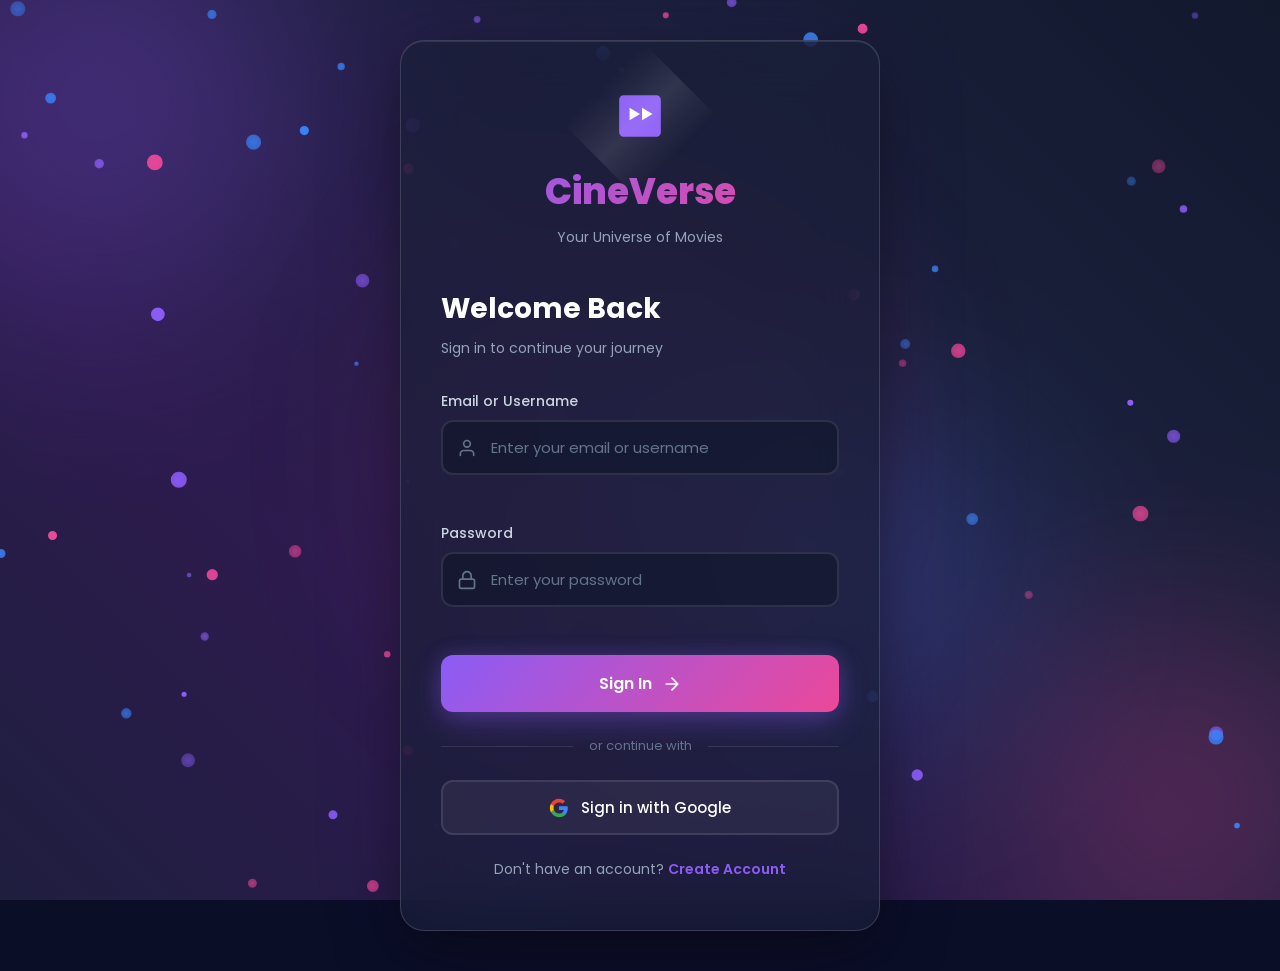
==== login.html @ 8c5de43e "feat: complete CineVerse movie recommendation platform" ====
<!DOCTYPE html>
<html lang="en">
<head>
    <meta charset="UTF-8">
    <meta name="viewport" content="width=device-width, initial-scale=1.0">
    <title>Login - CineVerse</title>
    <link rel="preconnect" href="https://fonts.googleapis.com">
    <link rel="preconnect" href="https://fonts.gstatic.com" crossorigin>
    <link href="https://fonts.googleapis.com/css2?family=Poppins:wght@300;400;500;600;700;800&display=swap" rel="stylesheet">
    <link rel="stylesheet" href="css/login.css">
</head>
<body>
    <!-- Animated Background -->
    <div class="bg-animation">
        <div class="gradient-bg"></div>
        <div class="gradient-orb orb-1"></div>
        <div class="gradient-orb orb-2"></div>
        <div class="gradient-orb orb-3"></div>
        <canvas id="particlesCanvas"></canvas>
    </div>
    
    <!-- Glow Effect Around Card -->
    <div class="card-glow"></div>

    <div class="login-wrapper">
        <div class="login-card">
            <!-- Logo Section -->
            <div class="logo-section">
                <div class="logo-icon">
                    <svg width="50" height="50" viewBox="0 0 24 24" fill="none" xmlns="http://www.w3.org/2000/svg">
                        <path d="M19.82 2H4.18C2.97602 2 2 2.97602 2 4.18V19.82C2 21.024 2.97602 22 4.18 22H19.82C21.024 22 22 21.024 22 19.82V4.18C22 2.97602 21.024 2 19.82 2Z" fill="url(#gradient1)"/>
                        <path d="M7 8L12 11L7 14V8Z" fill="white"/>
                        <path d="M13 8L18 11L13 14V8Z" fill="white"/>
                        <defs>
                            <linearGradient id="gradient1" x1="2" y1="2" x2="22" y2="22">
                                <stop offset="0%" stop-color="#8B5CF6"/>
                                <stop offset="100%" stop-color="#EC4899"/>
                            </linearGradient>
                        </defs>
                    </svg>
                </div>
                <h1 class="logo-text">CineVerse</h1>
                <p class="logo-tagline">Your Universe of Movies</p>
            </div>

            <!-- Login Form -->
            <form id="loginForm" class="auth-form active">
                <h2 class="form-title">Welcome Back</h2>
                <p class="form-subtitle">Sign in to continue your journey</p>

                <div class="input-group">
                    <label for="loginIdentifier">Email or Username</label>
                    <div class="input-wrapper">
                        <svg class="input-icon" width="20" height="20" viewBox="0 0 24 24" fill="none">
                            <path d="M20 21V19C20 17.9391 19.5786 16.9217 18.8284 16.1716C18.0783 15.4214 17.0609 15 16 15H8C6.93913 15 5.92172 15.4214 5.17157 16.1716C4.42143 16.9217 4 17.9391 4 19V21" stroke="currentColor" stroke-width="2" stroke-linecap="round" stroke-linejoin="round"/>
                            <path d="M12 11C14.2091 11 16 9.20914 16 7C16 4.79086 14.2091 3 12 3C9.79086 3 8 4.79086 8 7C8 9.20914 9.79086 11 12 11Z" stroke="currentColor" stroke-width="2" stroke-linecap="round" stroke-linejoin="round"/>
                        </svg>
                        <input type="text" id="loginIdentifier" placeholder="Enter your email or username" required>
                    </div>
                    <span class="error-msg" id="loginIdentifierError"></span>
                </div>

                <div class="input-group">
                    <label for="loginPassword">Password</label>
                    <div class="input-wrapper">
                        <svg class="input-icon" width="20" height="20" viewBox="0 0 24 24" fill="none">
                            <path d="M19 11H5C3.89543 11 3 11.8954 3 13V20C3 21.1046 3.89543 22 5 22H19C20.1046 22 21 21.1046 21 20V13C21 11.8954 20.1046 11 19 11Z" stroke="currentColor" stroke-width="2" stroke-linecap="round" stroke-linejoin="round"/>
                            <path d="M7 11V7C7 5.67392 7.52678 4.40215 8.46447 3.46447C9.40215 2.52678 10.6739 2 12 2C13.3261 2 14.5979 2.52678 15.5355 3.46447C16.4732 4.40215 17 5.67392 17 7V11" stroke="currentColor" stroke-width="2" stroke-linecap="round" stroke-linejoin="round"/>
                        </svg>
                        <input type="password" id="loginPassword" placeholder="Enter your password" required>
                    </div>
                    <span class="error-msg" id="loginPasswordError"></span>
                </div>

                <button type="submit" class="btn-primary">
                    <span>Sign In</span>
                    <svg width="20" height="20" viewBox="0 0 24 24" fill="none">
                        <path d="M5 12H19M19 12L12 5M19 12L12 19" stroke="currentColor" stroke-width="2" stroke-linecap="round" stroke-linejoin="round"/>
                    </svg>
                </button>

                <div class="divider">
                    <span>or continue with</span>
                </div>

                <button type="button" class="btn-google" id="googleLogin">
                    <svg width="20" height="20" viewBox="0 0 24 24">
                        <path fill="#4285F4" d="M22.56 12.25c0-.78-.07-1.53-.2-2.25H12v4.26h5.92c-.26 1.37-1.04 2.53-2.21 3.31v2.77h3.57c2.08-1.92 3.28-4.74 3.28-8.09z"/>
                        <path fill="#34A853" d="M12 23c2.97 0 5.46-.98 7.28-2.66l-3.57-2.77c-.98.66-2.23 1.06-3.71 1.06-2.86 0-5.29-1.93-6.16-4.53H2.18v2.84C3.99 20.53 7.7 23 12 23z"/>
                        <path fill="#FBBC05" d="M5.84 14.09c-.22-.66-.35-1.36-.35-2.09s.13-1.43.35-2.09V7.07H2.18C1.43 8.55 1 10.22 1 12s.43 3.45 1.18 4.93l2.85-2.22.81-.62z"/>
                        <path fill="#EA4335" d="M12 5.38c1.62 0 3.06.56 4.21 1.64l3.15-3.15C17.45 2.09 14.97 1 12 1 7.7 1 3.99 3.47 2.18 7.07l3.66 2.84c.87-2.6 3.3-4.53 6.16-4.53z"/>
                    </svg>
                    <span>Sign in with Google</span>
                </button>

                <p class="form-switch">
                    Don't have an account? <a href="#" id="showRegister">Create Account</a>
                </p>
            </form>

            <!-- Register Form -->
            <form id="registerForm" class="auth-form">
                <h2 class="form-title">Create Account</h2>
                <p class="form-subtitle">Join CineVerse today</p>

                <div class="input-group">
                    <label for="registerUsername">Username</label>
                    <div class="input-wrapper">
                        <svg class="input-icon" width="20" height="20" viewBox="0 0 24 24" fill="none">
                            <path d="M20 21V19C20 17.9391 19.5786 16.9217 18.8284 16.1716C18.0783 15.4214 17.0609 15 16 15H8C6.93913 15 5.92172 15.4214 5.17157 16.1716C4.42143 16.9217 4 17.9391 4 19V21" stroke="currentColor" stroke-width="2" stroke-linecap="round" stroke-linejoin="round"/>
                            <path d="M12 11C14.2091 11 16 9.20914 16 7C16 4.79086 14.2091 3 12 3C9.79086 3 8 4.79086 8 7C8 9.20914 9.79086 11 12 11Z" stroke="currentColor" stroke-width="2" stroke-linecap="round" stroke-linejoin="round"/>
                        </svg>
                        <input type="text" id="registerUsername" placeholder="Choose a username" required minlength="3">
                    </div>
                    <span class="error-msg" id="registerUsernameError"></span>
                </div>

                <div class="input-group">
                    <label for="registerEmail">Email Address</label>
                    <div class="input-wrapper">
                        <svg class="input-icon" width="20" height="20" viewBox="0 0 24 24" fill="none">
                            <path d="M4 4H20C21.1 4 22 4.9 22 6V18C22 19.1 21.1 20 20 20H4C2.9 20 2 19.1 2 18V6C2 4.9 2.9 4 4 4Z" stroke="currentColor" stroke-width="2" stroke-linecap="round" stroke-linejoin="round"/>
                            <path d="M22 6L12 13L2 6" stroke="currentColor" stroke-width="2" stroke-linecap="round" stroke-linejoin="round"/>
                        </svg>
                        <input type="email" id="registerEmail" placeholder="Enter your email" required>
                    </div>
                    <span class="error-msg" id="registerEmailError"></span>
                </div>

                <div class="input-group">
                    <label for="registerPassword">Password</label>
                    <div class="input-wrapper">
                        <svg class="input-icon" width="20" height="20" viewBox="0 0 24 24" fill="none">
                            <path d="M19 11H5C3.89543 11 3 11.8954 3 13V20C3 21.1046 3.89543 22 5 22H19C20.1046 22 21 21.1046 21 20V13C21 11.8954 20.1046 11 19 11Z" stroke="currentColor" stroke-width="2" stroke-linecap="round" stroke-linejoin="round"/>
                            <path d="M7 11V7C7 5.67392 7.52678 4.40215 8.46447 3.46447C9.40215 2.52678 10.6739 2 12 2C13.3261 2 14.5979 2.52678 15.5355 3.46447C16.4732 4.40215 17 5.67392 17 7V11" stroke="currentColor" stroke-width="2" stroke-linecap="round" stroke-linejoin="round"/>
                        </svg>
                        <input type="password" id="registerPassword" placeholder="Create a password (min 8 characters)" required minlength="8">
                    </div>
                    <span class="error-msg" id="registerPasswordError"></span>
                </div>

                <div class="input-group">
                    <label for="registerConfirmPassword">Confirm Password</label>
                    <div class="input-wrapper">
                        <svg class="input-icon" width="20" height="20" viewBox="0 0 24 24" fill="none">
                            <path d="M9 11L12 14L22 4" stroke="currentColor" stroke-width="2" stroke-linecap="round" stroke-linejoin="round"/>
                            <path d="M21 12V19C21 19.5304 20.7893 20.0391 20.4142 20.4142C20.0391 20.7893 19.5304 21 19 21H5C4.46957 21 3.96086 20.7893 3.58579 20.4142C3.21071 20.0391 3 19.5304 3 19V5C3 4.46957 3.21071 3.96086 3.58579 3.58579C3.96086 3.21071 4.46957 3 5 3H16" stroke="currentColor" stroke-width="2" stroke-linecap="round" stroke-linejoin="round"/>
                        </svg>
                        <input type="password" id="registerConfirmPassword" placeholder="Confirm your password" required>
                    </div>
                    <span class="error-msg" id="registerConfirmPasswordError"></span>
                </div>

                <button type="submit" class="btn-primary">
                    <span>Create Account</span>
                    <svg width="20" height="20" viewBox="0 0 24 24" fill="none">
                        <path d="M5 12H19M19 12L12 5M19 12L12 19" stroke="currentColor" stroke-width="2" stroke-linecap="round" stroke-linejoin="round"/>
                    </svg>
                </button>

                <div class="divider">
                    <span>or sign up with</span>
                </div>

                <button type="button" class="btn-google" id="googleSignup">
                    <svg width="20" height="20" viewBox="0 0 24 24">
                        <path fill="#4285F4" d="M22.56 12.25c0-.78-.07-1.53-.2-2.25H12v4.26h5.92c-.26 1.37-1.04 2.53-2.21 3.31v2.77h3.57c2.08-1.92 3.28-4.74 3.28-8.09z"/>
                        <path fill="#34A853" d="M12 23c2.97 0 5.46-.98 7.28-2.66l-3.57-2.77c-.98.66-2.23 1.06-3.71 1.06-2.86 0-5.29-1.93-6.16-4.53H2.18v2.84C3.99 20.53 7.7 23 12 23z"/>
                        <path fill="#FBBC05" d="M5.84 14.09c-.22-.66-.35-1.36-.35-2.09s.13-1.43.35-2.09V7.07H2.18C1.43 8.55 1 10.22 1 12s.43 3.45 1.18 4.93l2.85-2.22.81-.62z"/>
                        <path fill="#EA4335" d="M12 5.38c1.62 0 3.06.56 4.21 1.64l3.15-3.15C17.45 2.09 14.97 1 12 1 7.7 1 3.99 3.47 2.18 7.07l3.66 2.84c.87-2.6 3.3-4.53 6.16-4.53z"/>
                    </svg>
                    <span>Sign up with Google</span>
                </button>

                <p class="form-switch">
                    Already have an account? <a href="#" id="showLogin">Sign In</a>
                </p>
            </form>
        </div>
    </div>

    <!-- Preferences Modal -->
    <div id="preferencesModal" class="modal">
        <div class="modal-content">
            <div class="modal-header">
                <h2>Personalize Your Experience</h2>
                <p>Select your favorite languages and genres</p>
            </div>

            <form id="preferencesForm">
                <div class="pref-section">
                    <h3>
                        <svg width="24" height="24" viewBox="0 0 24 24" fill="none">
                            <circle cx="12" cy="12" r="10" stroke="currentColor" stroke-width="2"/>
                            <path d="M2 12H22M12 2C14.5 4.5 16 8 16 12C16 16 14.5 19.5 12 22M12 2C9.5 4.5 8 8 8 12C8 16 9.5 19.5 12 22" stroke="currentColor" stroke-width="2"/>
                        </svg>
                        Languages
                    </h3>
                    <div class="options-grid">
                        <label class="option-card"><input type="checkbox" name="language" value="en"><span>🇬🇧 English</span></label>
                        <label class="option-card"><input type="checkbox" name="language" value="hi"><span>🇮🇳 Hindi</span></label>
                        <label class="option-card"><input type="checkbox" name="language" value="ta"><span>🇮🇳 Tamil</span></label>
                        <label class="option-card"><input type="checkbox" name="language" value="te"><span>🇮🇳 Telugu</span></label>
                        <label class="option-card"><input type="checkbox" name="language" value="ml"><span>🇮🇳 Malayalam</span></label>
                        <label class="option-card"><input type="checkbox" name="language" value="kn"><span>🇮🇳 Kannada</span></label>
                        <label class="option-card"><input type="checkbox" name="language" value="bn"><span>🇮🇳 Bengali</span></label>
                        <label class="option-card"><input type="checkbox" name="language" value="mr"><span>🇮🇳 Marathi</span></label>
                        <label class="option-card"><input type="checkbox" name="language" value="pa"><span>🇮🇳 Punjabi</span></label>
                        <label class="option-card"><input type="checkbox" name="language" value="gu"><span>🇮🇳 Gujarati</span></label>
                        <label class="option-card"><input type="checkbox" name="language" value="es"><span>🇪🇸 Spanish</span></label>
                        <label class="option-card"><input type="checkbox" name="language" value="fr"><span>🇫🇷 French</span></label>
                    </div>
                </div>

                <div class="pref-section">
                    <h3>
                        <svg width="24" height="24" viewBox="0 0 24 24" fill="none">
                            <path d="M12 2L15.09 8.26L22 9.27L17 14.14L18.18 21.02L12 17.77L5.82 21.02L7 14.14L2 9.27L8.91 8.26L12 2Z" stroke="currentColor" stroke-width="2" stroke-linecap="round" stroke-linejoin="round"/>
                        </svg>
                        Genres
                    </h3>
                    <div class="options-grid">
                        <label class="option-card"><input type="checkbox" name="genre" value="28"><span>💥 Action</span></label>
                        <label class="option-card"><input type="checkbox" name="genre" value="35"><span>😂 Comedy</span></label>
                        <label class="option-card"><input type="checkbox" name="genre" value="10749"><span>💕 Romance</span></label>
                        <label class="option-card"><input type="checkbox" name="genre" value="53"><span>😱 Thriller</span></label>
                        <label class="option-card"><input type="checkbox" name="genre" value="27"><span>👻 Horror</span></label>
                        <label class="option-card"><input type="checkbox" name="genre" value="878"><span>🚀 Sci-Fi</span></label>
                        <label class="option-card"><input type="checkbox" name="genre" value="9648"><span>🔍 Mystery</span></label>
                        <label class="option-card"><input type="checkbox" name="genre" value="18"><span>🎭 Drama</span></label>
                        <label class="option-card"><input type="checkbox" name="genre" value="16"><span>🎨 Animation</span></label>
                        <label class="option-card"><input type="checkbox" name="genre" value="12"><span>🗺️ Adventure</span></label>
                    </div>
                </div>

                <button type="submit" class="btn-primary btn-large">
                    <span>Continue to CineVerse</span>
                    <svg width="20" height="20" viewBox="0 0 24 24" fill="none">
                        <path d="M5 12H19M19 12L12 5M19 12L12 19" stroke="currentColor" stroke-width="2" stroke-linecap="round" stroke-linejoin="round"/>
                    </svg>
                </button>
            </form>
        </div>
    </div>

    <!-- Toast Notification -->
    <div id="toast" class="toast">
        <svg class="toast-icon" width="20" height="20" viewBox="0 0 24 24" fill="none">
            <path d="M9 11L12 14L22 4" stroke="currentColor" stroke-width="2" stroke-linecap="round" stroke-linejoin="round"/>
        </svg>
        <span class="toast-message"></span>
    </div>

    <script src="js/storage.js"></script>
    <script src="js/auth.js"></script>
    <script src="js/particles.js"></script>
    <script src="js/login.js"></script>
</body>
</html>
---- css/login.css ----
/* CineVerse - Modern Dark Theme Login */

* {
    margin: 0;
    padding: 0;
    box-sizing: border-box;
}

body {
    font-family: 'Poppins', sans-serif;
    background: #0a0e27;
    color: #ffffff;
    min-height: 100vh;
    overflow-x: hidden;
}

/* Animated Background */
.bg-animation {
    position: fixed;
    top: 0;
    left: 0;
    width: 100%;
    height: 100%;
    overflow: hidden;
    z-index: 0;
}

/* Animated Gradient Background */
.gradient-bg {
    position: absolute;
    top: -50%;
    left: -50%;
    width: 200%;
    height: 200%;
    background: linear-gradient(
        45deg,
        #0a0e27 0%,
        #1a1f3a 20%,
        #2d1b4e 40%,
        #1a1f3a 60%,
        #0f1729 80%,
        #0a0e27 100%
    );
    animation: gradientShift 20s ease infinite;
}

@keyframes gradientShift {
    0%, 100% {
        transform: translate(0, 0) rotate(0deg);
    }
    33% {
        transform: translate(-5%, -5%) rotate(120deg);
    }
    66% {
        transform: translate(5%, 5%) rotate(240deg);
    }
}

/* Glowing Orbs */
.gradient-orb {
    position: absolute;
    border-radius: 50%;
    filter: blur(100px);
    opacity: 0.4;
    animation: floatOrb 25s infinite ease-in-out;
}

.orb-1 {
    width: 600px;
    height: 600px;
    background: radial-gradient(circle, #8b5cf6 0%, transparent 70%);
    top: -200px;
    left: -200px;
    animation-delay: 0s;
    animation-duration: 20s;
}

.orb-2 {
    width: 500px;
    height: 500px;
    background: radial-gradient(circle, #ec4899 0%, transparent 70%);
    bottom: -150px;
    right: -150px;
    animation-delay: 7s;
    animation-duration: 25s;
}

.orb-3 {
    width: 450px;
    height: 450px;
    background: radial-gradient(circle, #3b82f6 0%, transparent 70%);
    top: 40%;
    left: 50%;
    animation-delay: 14s;
    animation-duration: 30s;
}

@keyframes floatOrb {
    0%, 100% {
        transform: translate(0, 0) scale(1);
        opacity: 0.4;
    }
    25% {
        transform: translate(100px, -100px) scale(1.1);
        opacity: 0.5;
    }
    50% {
        transform: translate(-50px, 100px) scale(0.9);
        opacity: 0.3;
    }
    75% {
        transform: translate(150px, 50px) scale(1.05);
        opacity: 0.45;
    }
}

/* Particles Canvas */
#particlesCanvas {
    position: absolute;
    top: 0;
    left: 0;
    width: 100%;
    height: 100%;
    pointer-events: none;
}

/* Card Glow Effect */
.card-glow {
    position: fixed;
    top: 50%;
    left: 50%;
    transform: translate(-50%, -50%);
    width: 600px;
    height: 800px;
    background: radial-gradient(
        circle,
        rgba(139, 92, 246, 0.15) 0%,
        rgba(236, 72, 153, 0.1) 30%,
        transparent 70%
    );
    filter: blur(60px);
    animation: pulseGlow 4s ease-in-out infinite;
    pointer-events: none;
    z-index: 0;
}

@keyframes pulseGlow {
    0%, 100% {
        opacity: 0.6;
        transform: translate(-50%, -50%) scale(1);
    }
    50% {
        opacity: 0.8;
        transform: translate(-50%, -50%) scale(1.1);
    }
}

/* Login Wrapper */
.login-wrapper {
    position: relative;
    min-height: 100vh;
    display: flex;
    align-items: center;
    justify-content: center;
    padding: 40px 20px;
    z-index: 1;
}

.login-card {
    position: relative;
    width: 100%;
    max-width: 480px;
    background: rgba(26, 31, 58, 0.7);
    backdrop-filter: blur(30px);
    border: 1px solid rgba(255, 255, 255, 0.15);
    border-radius: 24px;
    padding: 50px 40px;
    box-shadow: 
        0 20px 60px rgba(0, 0, 0, 0.5),
        0 0 100px rgba(139, 92, 246, 0.1),
        inset 0 1px 0 rgba(255, 255, 255, 0.1);
    animation: cardFadeIn 0.8s ease;
    z-index: 10;
}

.login-card::before {
    content: '';
    position: absolute;
    top: -2px;
    left: -2px;
    right: -2px;
    bottom: -2px;
    background: linear-gradient(135deg, rgba(139, 92, 246, 0.3), rgba(236, 72, 153, 0.3));
    border-radius: 24px;
    z-index: -1;
    opacity: 0;
    transition: opacity 0.3s ease;
}

.login-card:hover::before {
    opacity: 1;
}

@keyframes cardFadeIn {
    from {
        opacity: 0;
        transform: translateY(30px);
    }
    to {
        opacity: 1;
        transform: translateY(0);
    }
}

/* Logo Section */
.logo-section {
    text-align: center;
    margin-bottom: 40px;
}

.logo-icon {
    display: inline-block;
    margin-bottom: 16px;
    animation: logoFloat 3s ease-in-out infinite;
    position: relative;
}

.logo-icon::after {
    content: '';
    position: absolute;
    top: -50%;
    left: -50%;
    width: 200%;
    height: 200%;
    background: linear-gradient(
        90deg,
        transparent,
        rgba(255, 255, 255, 0.1),
        transparent
    );
    transform: rotate(45deg);
    animation: shimmer 3s infinite;
}

@keyframes shimmer {
    0% {
        transform: translateX(-100%) rotate(45deg);
    }
    100% {
        transform: translateX(100%) rotate(45deg);
    }
}

@keyframes logoFloat {
    0%, 100% { transform: translateY(0); }
    50% { transform: translateY(-10px); }
}

.logo-text {
    font-size: 36px;
    font-weight: 800;
    background: linear-gradient(135deg, #8b5cf6, #ec4899);
    -webkit-background-clip: text;
    -webkit-text-fill-color: transparent;
    background-clip: text;
    margin-bottom: 8px;
}

.logo-tagline {
    color: #94a3b8;
    font-size: 14px;
    font-weight: 400;
}

/* Auth Forms */
.auth-form {
    display: none;
}

.auth-form.active {
    display: block;
    animation: formSlide 0.4s ease;
}

@keyframes formSlide {
    from {
        opacity: 0;
        transform: translateX(-20px);
    }
    to {
        opacity: 1;
        transform: translateX(0);
    }
}

.form-title {
    font-size: 28px;
    font-weight: 700;
    color: #ffffff;
    margin-bottom: 8px;
}

.form-subtitle {
    color: #94a3b8;
    font-size: 14px;
    margin-bottom: 32px;
}

/* Input Groups */
.input-group {
    margin-bottom: 24px;
}

.input-group label {
    display: block;
    color: #cbd5e1;
    font-size: 14px;
    font-weight: 500;
    margin-bottom: 8px;
}

.input-wrapper {
    position: relative;
    display: flex;
    align-items: center;
}

.input-icon {
    position: absolute;
    left: 16px;
    color: #64748b;
    pointer-events: none;
    transition: color 0.3s ease;
}

.input-wrapper input {
    width: 100%;
    padding: 14px 16px 14px 48px;
    background: rgba(15, 23, 42, 0.6);
    border: 2px solid rgba(255, 255, 255, 0.1);
    border-radius: 12px;
    color: #ffffff;
    font-size: 15px;
    font-family: 'Poppins', sans-serif;
    transition: all 0.3s ease;
    outline: none;
}

.input-wrapper input::placeholder {
    color: #64748b;
}

.input-wrapper input:focus {
    background: rgba(15, 23, 42, 0.8);
    border-color: #8b5cf6;
    box-shadow: 
        0 0 0 4px rgba(139, 92, 246, 0.1),
        0 0 20px rgba(139, 92, 246, 0.2);
}

.input-wrapper input:focus + .input-icon,
.input-wrapper:focus-within .input-icon {
    color: #8b5cf6;
}

.error-msg {
    display: block;
    color: #ef4444;
    font-size: 13px;
    margin-top: 6px;
    min-height: 18px;
}

/* Buttons */
.btn-primary {
    width: 100%;
    display: flex;
    align-items: center;
    justify-content: center;
    gap: 10px;
    padding: 16px;
    background: linear-gradient(135deg, #8b5cf6, #ec4899);
    border: none;
    border-radius: 12px;
    color: #ffffff;
    font-size: 16px;
    font-weight: 600;
    font-family: 'Poppins', sans-serif;
    cursor: pointer;
    transition: all 0.3s ease;
    box-shadow: 
        0 10px 30px rgba(139, 92, 246, 0.3),
        0 0 20px rgba(139, 92, 246, 0.2);
    margin-top: 8px;
    position: relative;
    overflow: hidden;
}

.btn-primary::before {
    content: '';
    position: absolute;
    top: 50%;
    left: 50%;
    width: 0;
    height: 0;
    background: rgba(255, 255, 255, 0.2);
    border-radius: 50%;
    transform: translate(-50%, -50%);
    transition: width 0.6s ease, height 0.6s ease;
}

.btn-primary:hover::before {
    width: 300px;
    height: 300px;
}

.btn-primary:hover {
    transform: translateY(-2px);
    box-shadow: 
        0 15px 40px rgba(139, 92, 246, 0.4),
        0 0 40px rgba(139, 92, 246, 0.3),
        0 0 60px rgba(236, 72, 153, 0.2);
}

.btn-primary:active {
    transform: translateY(0);
}

.btn-primary svg {
    transition: transform 0.3s ease;
    position: relative;
    z-index: 1;
}

.btn-primary span {
    position: relative;
    z-index: 1;
}

.btn-primary:hover svg {
    transform: translateX(5px);
}

.btn-google {
    width: 100%;
    display: flex;
    align-items: center;
    justify-content: center;
    gap: 12px;
    padding: 14px;
    background: rgba(255, 255, 255, 0.05);
    border: 2px solid rgba(255, 255, 255, 0.1);
    border-radius: 12px;
    color: #ffffff;
    font-size: 15px;
    font-weight: 500;
    font-family: 'Poppins', sans-serif;
    cursor: pointer;
    transition: all 0.3s ease;
}

.btn-google:hover {
    background: rgba(255, 255, 255, 0.1);
    border-color: rgba(255, 255, 255, 0.2);
    transform: translateY(-2px);
}

/* Divider */
.divider {
    display: flex;
    align-items: center;
    margin: 24px 0;
    color: #64748b;
    font-size: 13px;
}

.divider::before,
.divider::after {
    content: '';
    flex: 1;
    height: 1px;
    background: rgba(255, 255, 255, 0.1);
}

.divider span {
    padding: 0 16px;
}

/* Form Switch */
.form-switch {
    text-align: center;
    color: #94a3b8;
    font-size: 14px;
    margin-top: 24px;
}

.form-switch a {
    color: #8b5cf6;
    font-weight: 600;
    text-decoration: none;
    transition: color 0.3s ease;
}

.form-switch a:hover {
    color: #ec4899;
}

/* Preferences Modal */
.modal {
    display: none;
    position: fixed;
    top: 0;
    left: 0;
    width: 100%;
    height: 100%;
    background: rgba(0, 0, 0, 0.8);
    backdrop-filter: blur(10px);
    z-index: 1000;
    align-items: center;
    justify-content: center;
    padding: 20px;
    overflow-y: auto;
}

.modal.active {
    display: flex;
}

.modal-content {
    position: relative;
    width: 100%;
    max-width: 900px;
    background: rgba(26, 31, 58, 0.9);
    backdrop-filter: blur(30px);
    border: 1px solid rgba(255, 255, 255, 0.15);
    border-radius: 24px;
    padding: 50px 40px;
    box-shadow: 
        0 30px 80px rgba(0, 0, 0, 0.5),
        0 0 100px rgba(139, 92, 246, 0.15);
    animation: modalSlideUp 0.5s ease;
    max-height: 90vh;
    overflow-y: auto;
    z-index: 10;
}

.modal-content::before {
    content: '';
    position: absolute;
    top: -2px;
    left: -2px;
    right: -2px;
    bottom: -2px;
    background: linear-gradient(135deg, rgba(139, 92, 246, 0.2), rgba(236, 72, 153, 0.2));
    border-radius: 24px;
    z-index: -1;
    opacity: 0.5;
}

@keyframes modalSlideUp {
    from {
        opacity: 0;
        transform: translateY(50px);
    }
    to {
        opacity: 1;
        transform: translateY(0);
    }
}

.modal-header {
    text-align: center;
    margin-bottom: 40px;
}

.modal-header h2 {
    font-size: 32px;
    font-weight: 700;
    color: #ffffff;
    margin-bottom: 8px;
}

.modal-header p {
    color: #94a3b8;
    font-size: 16px;
}

.pref-section {
    margin-bottom: 40px;
}

.pref-section h3 {
    display: flex;
    align-items: center;
    gap: 12px;
    font-size: 20px;
    font-weight: 600;
    color: #ffffff;
    margin-bottom: 20px;
}

.pref-section h3 svg {
    color: #8b5cf6;
}

.options-grid {
    display: grid;
    grid-template-columns: repeat(auto-fill, minmax(140px, 1fr));
    gap: 12px;
}

.option-card {
    position: relative;
    cursor: pointer;
}

.option-card input {
    position: absolute;
    opacity: 0;
    pointer-events: none;
}

.option-card span {
    display: flex;
    align-items: center;
    justify-content: center;
    padding: 14px 12px;
    background: rgba(15, 23, 42, 0.6);
    border: 2px solid rgba(255, 255, 255, 0.1);
    border-radius: 12px;
    color: #cbd5e1;
    font-size: 14px;
    font-weight: 500;
    transition: all 0.3s ease;
}

.option-card:hover span {
    background: rgba(15, 23, 42, 0.8);
    border-color: rgba(139, 92, 246, 0.5);
    transform: translateY(-2px);
    box-shadow: 0 8px 20px rgba(139, 92, 246, 0.2);
}

.option-card input:checked + span {
    background: linear-gradient(135deg, #8b5cf6, #ec4899);
    border-color: transparent;
    color: #ffffff;
    transform: translateY(-2px);
    box-shadow: 
        0 8px 20px rgba(139, 92, 246, 0.4),
        0 0 30px rgba(139, 92, 246, 0.3);
    animation: checkPulse 0.3s ease;
}

@keyframes checkPulse {
    0% {
        transform: translateY(-2px) scale(1);
    }
    50% {
        transform: translateY(-2px) scale(1.05);
    }
    100% {
        transform: translateY(-2px) scale(1);
    }
}

.btn-large {
    padding: 18px !important;
    font-size: 18px !important;
    margin-top: 20px;
}

/* Toast Notification */
.toast {
    position: fixed;
    bottom: 30px;
    right: 30px;
    display: flex;
    align-items: center;
    gap: 12px;
    padding: 16px 24px;
    background: rgba(26, 31, 58, 0.95);
    backdrop-filter: blur(20px);
    border: 1px solid rgba(255, 255, 255, 0.1);
    border-radius: 12px;
    box-shadow: 0 10px 40px rgba(0, 0, 0, 0.5);
    transform: translateX(400px);
    transition: transform 0.4s cubic-bezier(0.68, -0.55, 0.265, 1.55);
    z-index: 2000;
    max-width: 350px;
}

.toast.show {
    transform: translateX(0);
}

.toast-icon {
    color: #10b981;
}

.toast.error .toast-icon {
    color: #ef4444;
}

.toast-message {
    color: #ffffff;
    font-size: 15px;
    font-weight: 500;
}

/* Scrollbar */
.modal-content::-webkit-scrollbar {
    width: 8px;
}

.modal-content::-webkit-scrollbar-track {
    background: rgba(15, 23, 42, 0.5);
    border-radius: 10px;
}

.modal-content::-webkit-scrollbar-thumb {
    background: linear-gradient(135deg, #8b5cf6, #ec4899);
    border-radius: 10px;
}

/* Responsive */
@media (max-width: 768px) {
    .login-card {
        padding: 40px 30px;
    }

    .modal-content {
        padding: 40px 25px;
    }

    .options-grid {
        grid-template-columns: repeat(2, 1fr);
    }

    .logo-text {
        font-size: 30px;
    }

    .form-title {
        font-size: 24px;
    }
}

@media (max-width: 480px) {
    .login-card {
        padding: 30px 20px;
    }

    .modal-content {
        padding: 30px 20px;
    }

    .toast {
        bottom: 20px;
        right: 20px;
        left: 20px;
        max-width: none;
    }
}
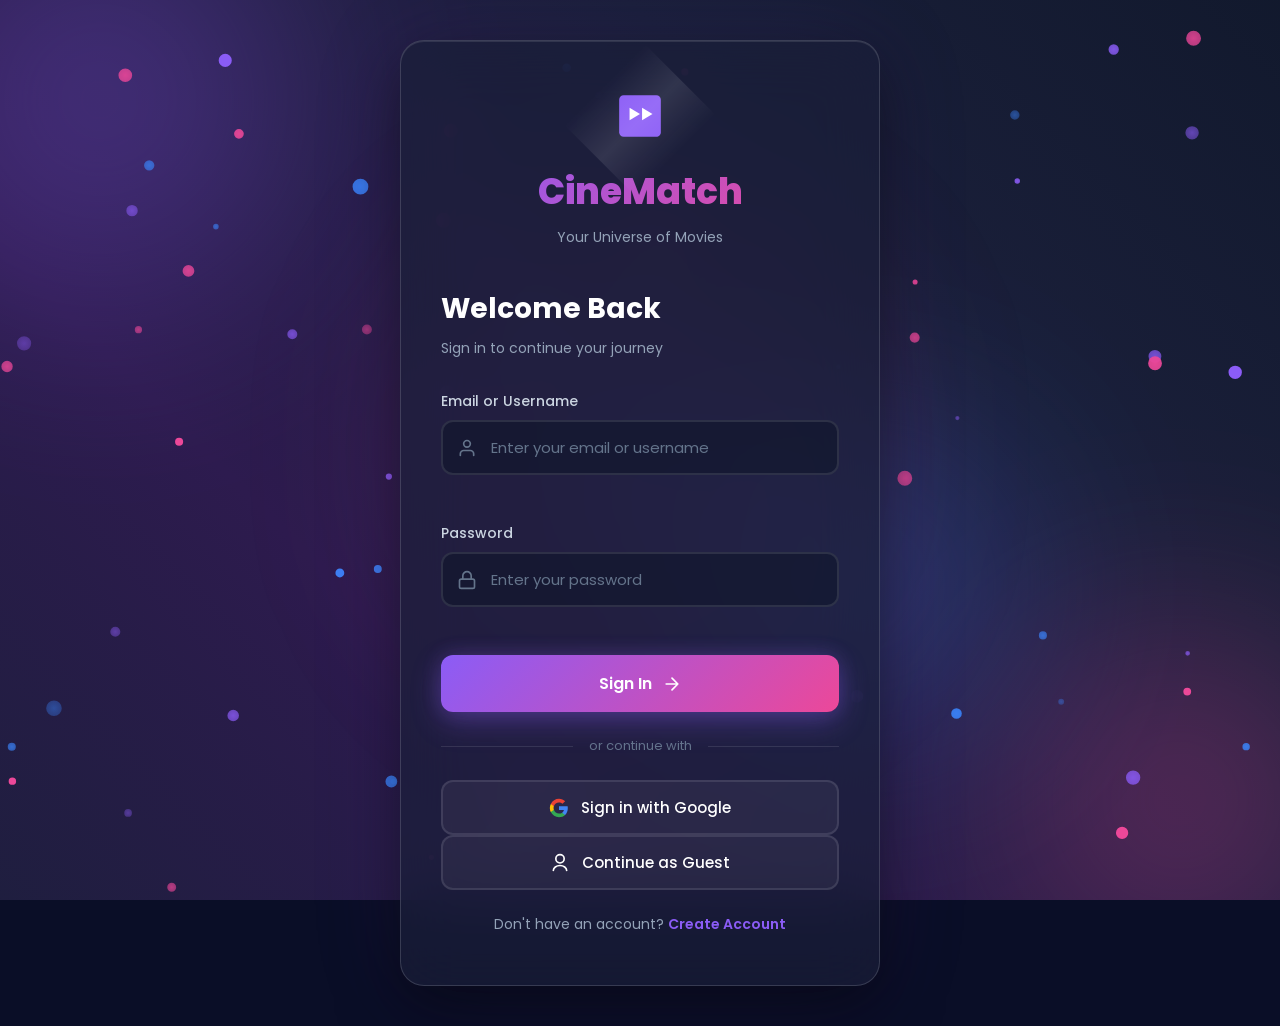
==== commit 208337ba: "Add guest login option" ====
--- a/login.html
+++ b/login.html
@@ -3,7 +3,7 @@
 <head>
     <meta charset="UTF-8">
     <meta name="viewport" content="width=device-width, initial-scale=1.0">
-    <title>Login - CineVerse</title>
+    <title>Login - CineMatch</title>
     <link rel="preconnect" href="https://fonts.googleapis.com">
     <link rel="preconnect" href="https://fonts.gstatic.com" crossorigin>
     <link href="https://fonts.googleapis.com/css2?family=Poppins:wght@300;400;500;600;700;800&display=swap" rel="stylesheet">
@@ -39,7 +39,7 @@
                         </defs>
                     </svg>
                 </div>
-                <h1 class="logo-text">CineVerse</h1>
+                <h1 class="logo-text">CineMatch</h1>
                 <p class="logo-tagline">Your Universe of Movies</p>
             </div>
 
@@ -93,6 +93,14 @@
                     <span>Sign in with Google</span>
                 </button>
 
+                <button type="button" class="btn-google" id="guestLogin">
+                    <svg width="20" height="20" viewBox="0 0 24 24" fill="none">
+                        <path d="M12 12C14.7614 12 17 9.76142 17 7C17 4.23858 14.7614 2 12 2C9.23858 2 7 4.23858 7 7C7 9.76142 9.23858 12 12 12Z" stroke="currentColor" stroke-width="2"/>
+                        <path d="M4 21C4 17.6863 7.58172 15 12 15C16.4183 15 20 17.6863 20 21" stroke="currentColor" stroke-width="2" stroke-linecap="round"/>
+                    </svg>
+                    <span>Continue as Guest</span>
+                </button>
+
                 <p class="form-switch">
                     Don't have an account? <a href="#" id="showRegister">Create Account</a>
                 </p>
@@ -101,7 +109,7 @@
             <!-- Register Form -->
             <form id="registerForm" class="auth-form">
                 <h2 class="form-title">Create Account</h2>
-                <p class="form-subtitle">Join CineVerse today</p>
+                <p class="form-subtitle">Join CineMatch today</p>
 
                 <div class="input-group">
                     <label for="registerUsername">Username</label>
@@ -234,7 +242,7 @@
                 </div>
 
                 <button type="submit" class="btn-primary btn-large">
-                    <span>Continue to CineVerse</span>
+                    <span>Continue to CineMatch</span>
                     <svg width="20" height="20" viewBox="0 0 24 24" fill="none">
                         <path d="M5 12H19M19 12L12 5M19 12L12 19" stroke="currentColor" stroke-width="2" stroke-linecap="round" stroke-linejoin="round"/>
                     </svg>
